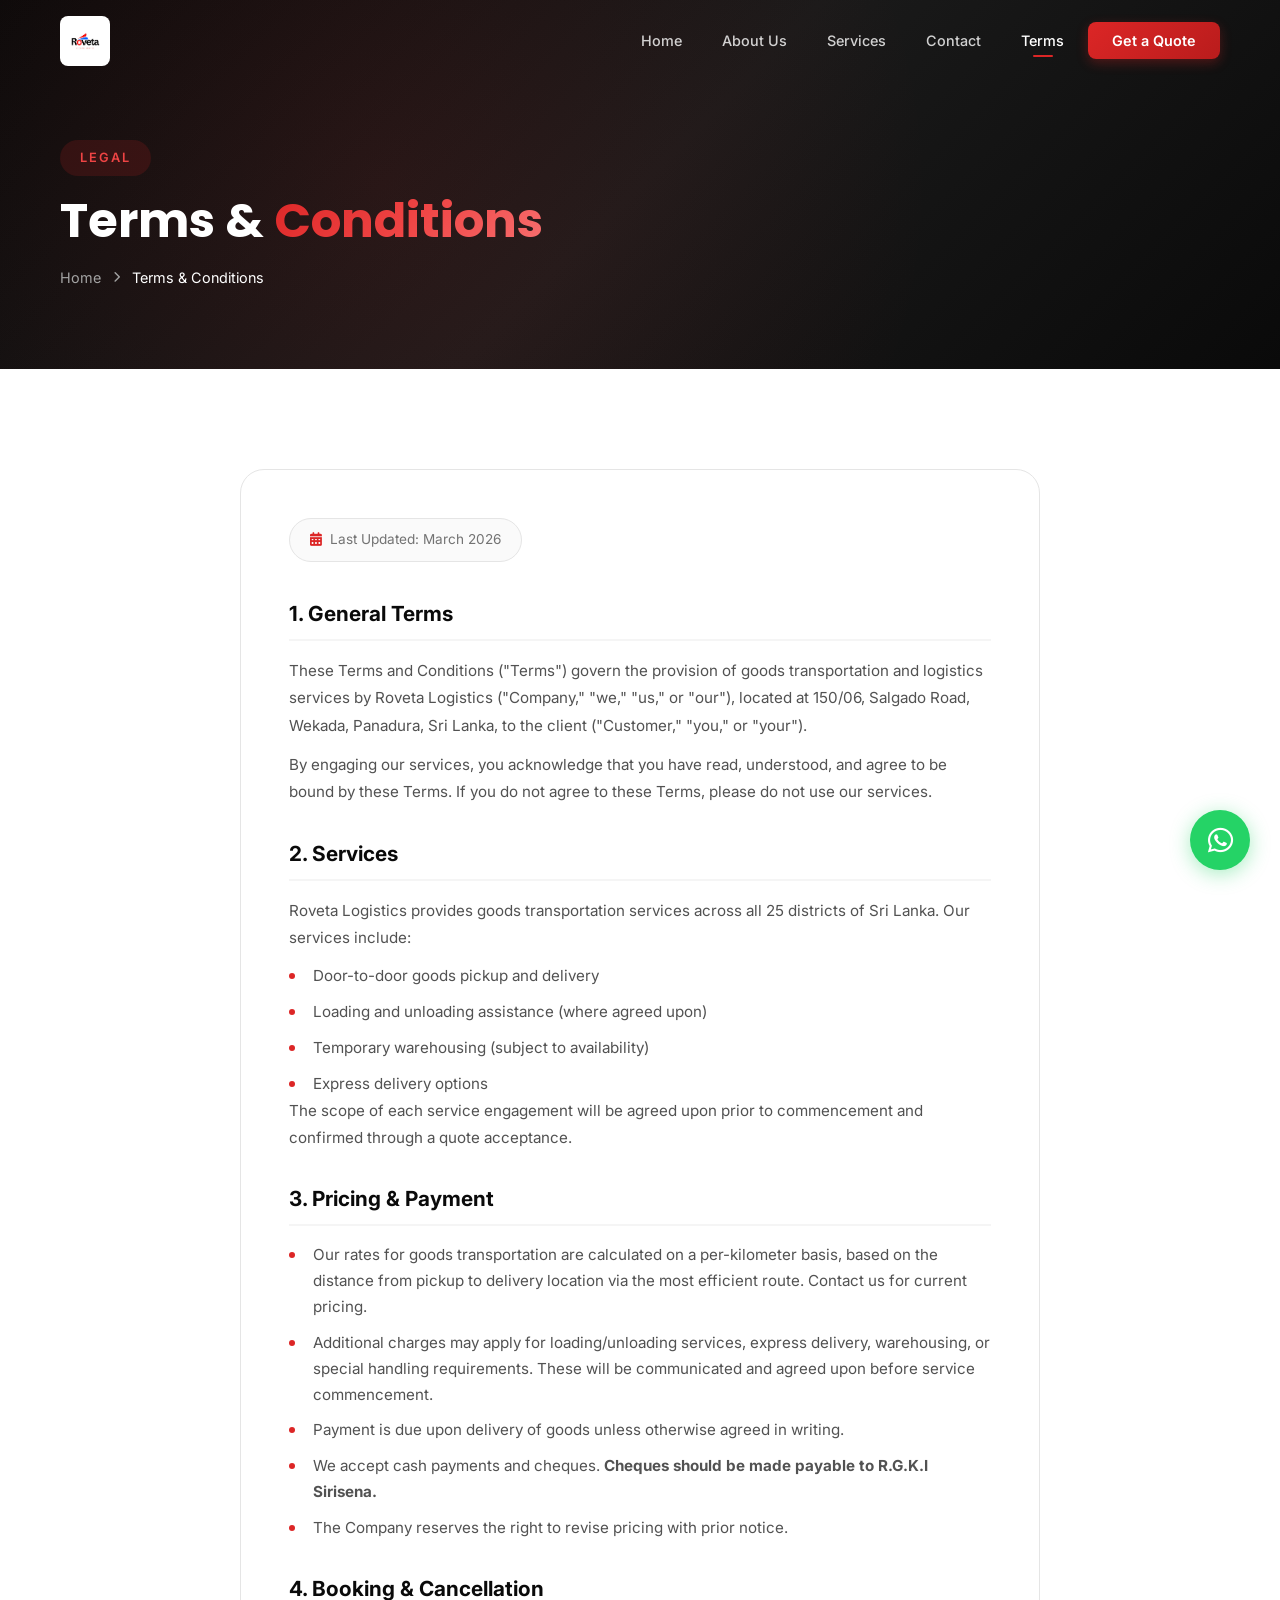
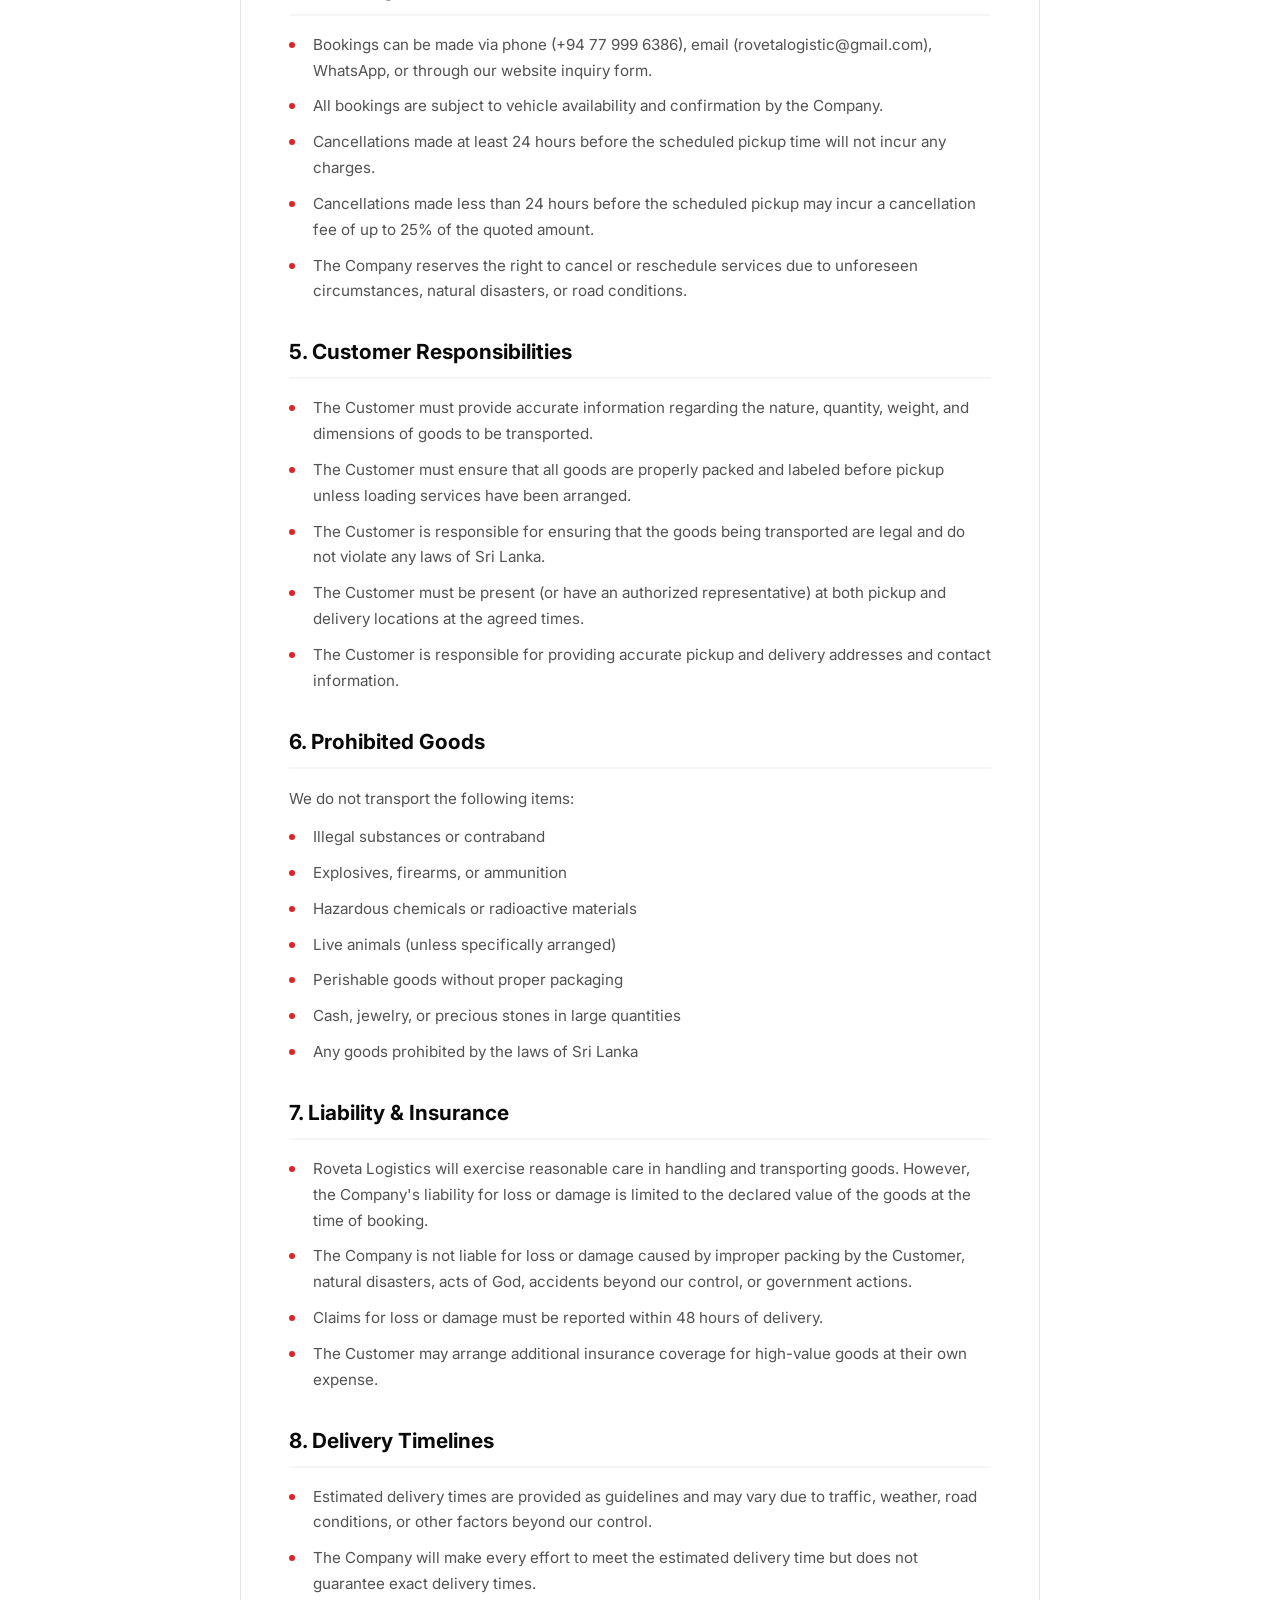
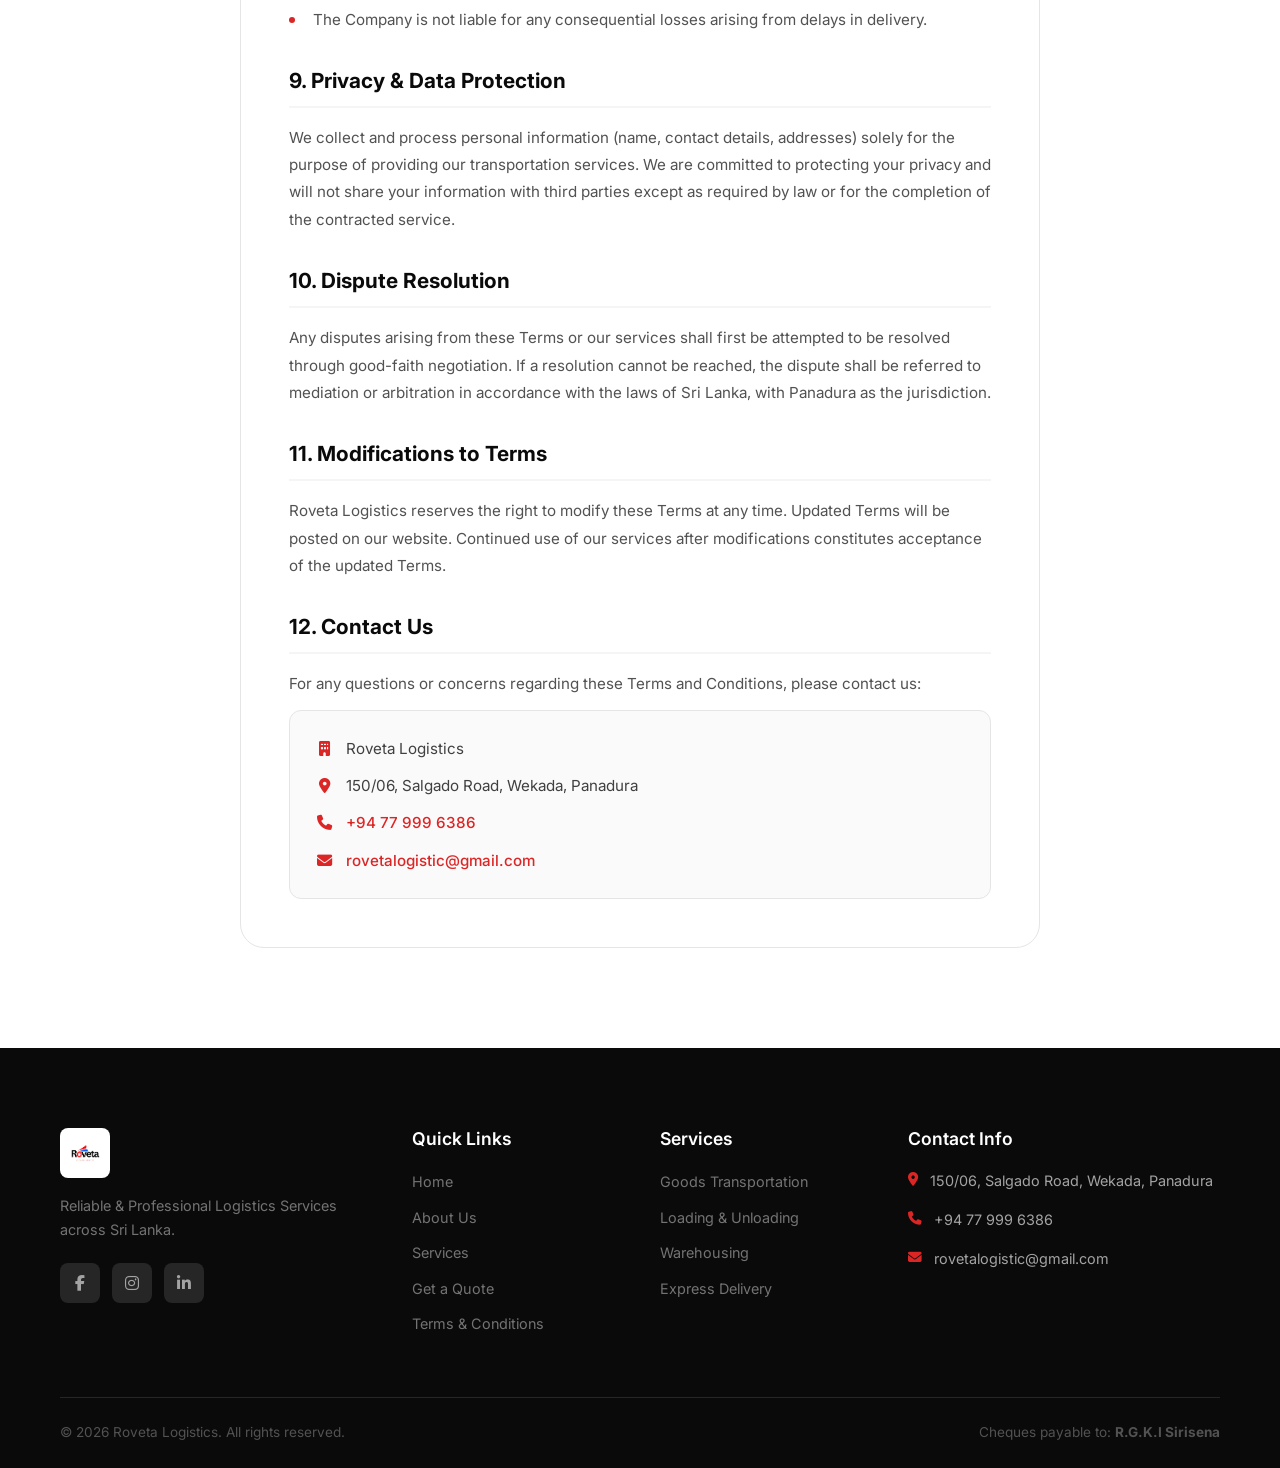
==== terms.html @ 6aba4694 "initial commit" ====
<!DOCTYPE html>
<html lang="en">

<head>
    <meta charset="UTF-8">
    <meta name="viewport" content="width=device-width, initial-scale=1.0">
    <meta name="description"
        content="Roveta Logistics Terms and Conditions - Standard terms for goods transportation services across Sri Lanka.">
    <meta name="keywords"
        content="Roveta Logistics terms, conditions, transportation policy, logistics terms Sri Lanka">
    <title>Terms & Conditions | Roveta Logistics</title>
    <link rel="preconnect" href="https://fonts.googleapis.com">
    <link rel="preconnect" href="https://fonts.gstatic.com" crossorigin>
    <link
        href="https://fonts.googleapis.com/css2?family=Inter:wght@300;400;500;600;700;800;900&family=Poppins:wght@600;700;800&display=swap"
        rel="stylesheet">
    <link rel="stylesheet" href="https://cdnjs.cloudflare.com/ajax/libs/font-awesome/6.5.1/css/all.min.css">
    <link rel="stylesheet" href="css/style.css">
    <link rel="stylesheet" href="css/terms.css">
    <script async src="https://www.googletagmanager.com/gtag/js?id=G-XXXXXXXXXX"></script>
    <script>window.dataLayer = window.dataLayer || []; function gtag() { dataLayer.push(arguments) } gtag('js', new Date()); gtag('config', 'G-XXXXXXXXXX');</script>
</head>

<body>
    <!-- Navigation -->
    <nav class="navbar" id="navbar">
        <div class="container nav-container">
            <a href="index.html" class="nav-logo">
                <img src="assets/logo.jpeg" alt="Roveta Logistics Logo" class="logo-image">
            </a>
            <button class="nav-toggle" id="navToggle" aria-label="Toggle navigation">
                <span></span><span></span><span></span>
            </button>
            <ul class="nav-menu" id="navMenu">
                <li><a href="index.html" class="nav-link">Home</a></li>
                <li><a href="about.html" class="nav-link">About Us</a></li>
                <li><a href="services.html" class="nav-link">Services</a></li>
                <li><a href="contact.html" class="nav-link">Contact</a></li>
                <li><a href="terms.html" class="nav-link active">Terms</a></li>
                <li><a href="contact.html" class="nav-link btn-nav-cta">Get a Quote</a></li>
            </ul>
        </div>
    </nav>

    <!-- Page Header -->
    <section class="page-header">
        <div class="page-header-overlay"></div>
        <div class="container">
            <div class="page-header-content">
                <span class="page-tag">Legal</span>
                <h1>Terms & <span class="text-gradient">Conditions</span></h1>
                <nav class="breadcrumb" aria-label="Breadcrumb">
                    <a href="index.html">Home</a>
                    <i class="fas fa-chevron-right"></i>
                    <span>Terms & Conditions</span>
                </nav>
            </div>
        </div>
    </section>

    <!-- Terms Content -->
    <section class="section terms-section">
        <div class="container">
            <div class="terms-wrapper" data-aos="fade-up">
                <div class="terms-last-updated">
                    <i class="fas fa-calendar-alt"></i>
                    <span>Last Updated: March 2026</span>
                </div>

                <div class="terms-content">
                    <div class="terms-block">
                        <h2>1. General Terms</h2>
                        <p>These Terms and Conditions ("Terms") govern the provision of goods transportation and
                            logistics services by Roveta Logistics ("Company," "we," "us," or "our"), located at 150/06,
                            Salgado Road, Wekada, Panadura, Sri Lanka, to the client ("Customer," "you," or "your").</p>
                        <p>By engaging our services, you acknowledge that you have read, understood, and agree to be
                            bound by these Terms. If you do not agree to these Terms, please do not use our services.
                        </p>
                    </div>

                    <div class="terms-block">
                        <h2>2. Services</h2>
                        <p>Roveta Logistics provides goods transportation services across all 25 districts of Sri Lanka.
                            Our services include:</p>
                        <ul>
                            <li>Door-to-door goods pickup and delivery</li>
                            <li>Loading and unloading assistance (where agreed upon)</li>
                            <li>Temporary warehousing (subject to availability)</li>
                            <li>Express delivery options</li>
                        </ul>
                        <p>The scope of each service engagement will be agreed upon prior to commencement and confirmed
                            through a quote acceptance.</p>
                    </div>

                    <div class="terms-block">
                        <h2>3. Pricing & Payment</h2>
                        <ul>
                            <li>Our rates for goods transportation are calculated on a per-kilometer basis, based on the
                                distance from pickup to delivery location via the most efficient route. Contact us for
                                current pricing.</li>
                            <li>Additional charges may apply for loading/unloading services, express delivery,
                                warehousing, or special handling requirements. These will be communicated and agreed
                                upon before service commencement.</li>
                            <li>Payment is due upon delivery of goods unless otherwise agreed in writing.</li>
                            <li>We accept cash payments and cheques. <strong>Cheques should be made payable to R.G.K.I
                                    Sirisena.</strong></li>
                            <li>The Company reserves the right to revise pricing with prior notice.</li>
                        </ul>
                    </div>

                    <div class="terms-block">
                        <h2>4. Booking & Cancellation</h2>
                        <ul>
                            <li>Bookings can be made via phone (+94 77 999 6386), email (rovetalogistic@gmail.com),
                                WhatsApp, or through our website inquiry form.</li>
                            <li>All bookings are subject to vehicle availability and confirmation by the Company.</li>
                            <li>Cancellations made at least 24 hours before the scheduled pickup time will not incur any
                                charges.</li>
                            <li>Cancellations made less than 24 hours before the scheduled pickup may incur a
                                cancellation fee of up to 25% of the quoted amount.</li>
                            <li>The Company reserves the right to cancel or reschedule services due to unforeseen
                                circumstances, natural disasters, or road conditions.</li>
                        </ul>
                    </div>

                    <div class="terms-block">
                        <h2>5. Customer Responsibilities</h2>
                        <ul>
                            <li>The Customer must provide accurate information regarding the nature, quantity, weight,
                                and dimensions of goods to be transported.</li>
                            <li>The Customer must ensure that all goods are properly packed and labeled before pickup
                                unless loading services have been arranged.</li>
                            <li>The Customer is responsible for ensuring that the goods being transported are legal and
                                do not violate any laws of Sri Lanka.</li>
                            <li>The Customer must be present (or have an authorized representative) at both pickup and
                                delivery locations at the agreed times.</li>
                            <li>The Customer is responsible for providing accurate pickup and delivery addresses and
                                contact information.</li>
                        </ul>
                    </div>

                    <div class="terms-block">
                        <h2>6. Prohibited Goods</h2>
                        <p>We do not transport the following items:</p>
                        <ul>
                            <li>Illegal substances or contraband</li>
                            <li>Explosives, firearms, or ammunition</li>
                            <li>Hazardous chemicals or radioactive materials</li>
                            <li>Live animals (unless specifically arranged)</li>
                            <li>Perishable goods without proper packaging</li>
                            <li>Cash, jewelry, or precious stones in large quantities</li>
                            <li>Any goods prohibited by the laws of Sri Lanka</li>
                        </ul>
                    </div>

                    <div class="terms-block">
                        <h2>7. Liability & Insurance</h2>
                        <ul>
                            <li>Roveta Logistics will exercise reasonable care in handling and transporting goods.
                                However, the Company's liability for loss or damage is limited to the declared value of
                                the goods at the time of booking.</li>
                            <li>The Company is not liable for loss or damage caused by improper packing by the Customer,
                                natural disasters, acts of God, accidents beyond our control, or government actions.
                            </li>
                            <li>Claims for loss or damage must be reported within 48 hours of delivery.</li>
                            <li>The Customer may arrange additional insurance coverage for high-value goods at their own
                                expense.</li>
                        </ul>
                    </div>

                    <div class="terms-block">
                        <h2>8. Delivery Timelines</h2>
                        <ul>
                            <li>Estimated delivery times are provided as guidelines and may vary due to traffic,
                                weather, road conditions, or other factors beyond our control.</li>
                            <li>The Company will make every effort to meet the estimated delivery time but does not
                                guarantee exact delivery times.</li>
                            <li>The Company is not liable for any consequential losses arising from delays in delivery.
                            </li>
                        </ul>
                    </div>

                    <div class="terms-block">
                        <h2>9. Privacy & Data Protection</h2>
                        <p>We collect and process personal information (name, contact details, addresses) solely for the
                            purpose of providing our transportation services. We are committed to protecting your
                            privacy and will not share your information with third parties except as required by law or
                            for the completion of the contracted service.</p>
                    </div>

                    <div class="terms-block">
                        <h2>10. Dispute Resolution</h2>
                        <p>Any disputes arising from these Terms or our services shall first be attempted to be resolved
                            through good-faith negotiation. If a resolution cannot be reached, the dispute shall be
                            referred to mediation or arbitration in accordance with the laws of Sri Lanka, with Panadura
                            as the jurisdiction.</p>
                    </div>

                    <div class="terms-block">
                        <h2>11. Modifications to Terms</h2>
                        <p>Roveta Logistics reserves the right to modify these Terms at any time. Updated Terms will be
                            posted on our website. Continued use of our services after modifications constitutes
                            acceptance of the updated Terms.</p>
                    </div>

                    <div class="terms-block">
                        <h2>12. Contact Us</h2>
                        <p>For any questions or concerns regarding these Terms and Conditions, please contact us:</p>
                        <div class="terms-contact">
                            <p><i class="fas fa-building"></i> Roveta Logistics</p>
                            <p><i class="fas fa-location-dot"></i> 150/06, Salgado Road, Wekada, Panadura</p>
                            <p><i class="fas fa-phone"></i> <a href="tel:+94779996386">+94 77 999 6386</a></p>
                            <p><i class="fas fa-envelope"></i> <a
                                    href="mailto:rovetalogistic@gmail.com">rovetalogistic@gmail.com</a></p>
                        </div>
                    </div>
                </div>
            </div>
        </div>
    </section>

    <!-- Footer -->
    <footer class="footer">
        <div class="container">
            <div class="footer-grid">
                <div class="footer-about">
                    <div class="footer-logo">
                        <img src="assets/logo.jpeg" alt="Roveta Logistics Logo" class="logo-image">
                    </div>
                    <p>Reliable & Professional Logistics Services across Sri Lanka.</p>
                    <div class="footer-social">
                        <a href="#" aria-label="Facebook"><i class="fab fa-facebook-f"></i></a>
                        <a href="#" aria-label="Instagram"><i class="fab fa-instagram"></i></a>
                        <a href="#" aria-label="LinkedIn"><i class="fab fa-linkedin-in"></i></a>
                    </div>
                </div>
                <div class="footer-links">
                    <h4>Quick Links</h4>
                    <ul>
                        <li><a href="index.html">Home</a></li>
                        <li><a href="about.html">About Us</a></li>
                        <li><a href="services.html">Services</a></li>
                        <li><a href="contact.html">Get a Quote</a></li>
                        <li><a href="terms.html">Terms & Conditions</a></li>
                    </ul>
                </div>
                <div class="footer-links">
                    <h4>Services</h4>
                    <ul>
                        <li><a href="services.html">Goods Transportation</a></li>
                        <li><a href="services.html">Loading & Unloading</a></li>
                        <li><a href="services.html">Warehousing</a></li>
                        <li><a href="services.html">Express Delivery</a></li>
                    </ul>
                </div>
                <div class="footer-contact">
                    <h4>Contact Info</h4>
                    <div class="footer-contact-item">
                        <i class="fas fa-location-dot"></i>
                        <span>150/06, Salgado Road, Wekada, Panadura</span>
                    </div>
                    <div class="footer-contact-item">
                        <i class="fas fa-phone"></i>
                        <span>+94 77 999 6386</span>
                    </div>
                    <div class="footer-contact-item">
                        <i class="fas fa-envelope"></i>
                        <span>rovetalogistic@gmail.com</span>
                    </div>
                </div>
            </div>
            <div class="footer-bottom">
                <p>&copy; 2026 Roveta Logistics. All rights reserved.</p>
                <p>Cheques payable to: <strong>R.G.K.I Sirisena</strong></p>
            </div>
        </div>
    </footer>

    <!-- WhatsApp Float Button -->
    <a href="https://wa.me/94779996386?text=Hi%20Roveta%20Logistics%2C%20I%20would%20like%20to%20inquire%20about%20your%20services."
        class="whatsapp-float" target="_blank" rel="noopener" aria-label="Chat on WhatsApp" id="whatsappBtn">
        <i class="fab fa-whatsapp"></i>
        <span class="whatsapp-tooltip">Chat with us!</span>
    </a>

    <script src="js/main.js"></script>
</body>

</html>
---- css/style.css ----
/* ==========================================
   ROVETA LOGISTICS - Global Styles
   ========================================== */

/* CSS Custom Properties */
:root {
    /* Brand Colors */
    --primary: #DC2626;
    --primary-dark: #B91C1C;
    --primary-light: #EF4444;
    --primary-glow: rgba(220, 38, 38, 0.3);

    --black: #0A0A0A;
    --black-light: #1A1A1A;
    --black-lighter: #2A2A2A;

    --white: #FFFFFF;
    --white-off: #F8F8F8;
    --white-muted: #E5E5E5;

    /* Neutral Colors */
    --gray-50: #FAFAFA;
    --gray-100: #F5F5F5;
    --gray-200: #E5E5E5;
    --gray-300: #D4D4D4;
    --gray-400: #A3A3A3;
    --gray-500: #737373;
    --gray-600: #525252;
    --gray-700: #404040;
    --gray-800: #262626;
    --gray-900: #171717;

    /* Gradients */
    --gradient-primary: linear-gradient(135deg, #DC2626 0%, #B91C1C 100%);
    --gradient-dark: linear-gradient(135deg, #1A1A1A 0%, #0A0A0A 100%);
    --gradient-hero: linear-gradient(135deg, #0A0A0A 0%, #1A1A1A 50%, #0A0A0A 100%);
    --gradient-text: linear-gradient(135deg, #DC2626 0%, #EF4444 50%, #F87171 100%);
    --gradient-card: linear-gradient(145deg, rgba(255, 255, 255, 0.05) 0%, rgba(255, 255, 255, 0.01) 100%);

    /* Typography */
    --font-primary: 'Inter', -apple-system, BlinkMacSystemFont, sans-serif;
    --font-heading: 'Poppins', 'Inter', sans-serif;

    /* Spacing */
    --section-padding: 100px;
    --container-max: 1200px;
    --container-padding: 20px;

    /* Transitions */
    --transition-fast: 0.2s ease;
    --transition-normal: 0.3s ease;
    --transition-slow: 0.5s ease;
    --transition-spring: 0.4s cubic-bezier(0.68, -0.55, 0.265, 1.55);

    /* Shadows */
    --shadow-sm: 0 1px 3px rgba(0, 0, 0, 0.12);
    --shadow-md: 0 4px 12px rgba(0, 0, 0, 0.15);
    --shadow-lg: 0 10px 40px rgba(0, 0, 0, 0.2);
    --shadow-xl: 0 20px 60px rgba(0, 0, 0, 0.3);
    --shadow-glow: 0 0 30px var(--primary-glow);

    /* Border Radius */
    --radius-sm: 8px;
    --radius-md: 12px;
    --radius-lg: 16px;
    --radius-xl: 24px;
    --radius-full: 9999px;
}

/* Reset & Base */
*,
*::before,
*::after {
    margin: 0;
    padding: 0;
    box-sizing: border-box;
}

html {
    scroll-behavior: smooth;
    -webkit-text-size-adjust: 100%;
}

body {
    font-family: var(--font-primary);
    font-size: 16px;
    line-height: 1.6;
    color: var(--gray-800);
    background-color: var(--white);
    overflow-x: hidden;
    -webkit-font-smoothing: antialiased;
    -moz-osx-font-smoothing: grayscale;
}

a {
    text-decoration: none;
    color: inherit;
    transition: color var(--transition-fast);
}

ul {
    list-style: none;
}

img {
    max-width: 100%;
    height: auto;
    display: block;
}

h1,
h2,
h3,
h4,
h5,
h6 {
    font-family: var(--font-heading);
    line-height: 1.2;
    font-weight: 700;
}

/* Container */
.container {
    max-width: var(--container-max);
    margin: 0 auto;
    padding: 0 var(--container-padding);
}

/* Section */
.section {
    padding: var(--section-padding) 0;
    position: relative;
}

/* Section Header */
.section-header {
    text-align: center;
    margin-bottom: 60px;
}

.section-tag {
    display: inline-flex;
    align-items: center;
    gap: 8px;
    background: rgba(220, 38, 38, 0.08);
    color: var(--primary);
    font-size: 0.85rem;
    font-weight: 600;
    text-transform: uppercase;
    letter-spacing: 2px;
    padding: 8px 20px;
    border-radius: var(--radius-full);
    margin-bottom: 16px;
}

.section-header h2 {
    font-size: 2.5rem;
    color: var(--black);
    margin-bottom: 16px;
}

.section-subtitle {
    font-size: 1.1rem;
    color: var(--gray-500);
    max-width: 600px;
    margin: 0 auto;
}

/* Text Gradient */
.text-gradient {
    background: var(--gradient-text);
    -webkit-background-clip: text;
    -webkit-text-fill-color: transparent;
    background-clip: text;
}

/* ==========================================
   BUTTONS
   ========================================== */
.btn {
    display: inline-flex;
    align-items: center;
    justify-content: center;
    gap: 10px;
    font-family: var(--font-primary);
    font-weight: 600;
    font-size: 0.95rem;
    padding: 14px 32px;
    border-radius: var(--radius-md);
    border: 2px solid transparent;
    cursor: pointer;
    transition: all var(--transition-normal);
    position: relative;
    overflow: hidden;
    white-space: nowrap;
}

.btn::before {
    content: '';
    position: absolute;
    top: 0;
    left: -100%;
    width: 100%;
    height: 100%;
    background: linear-gradient(90deg, transparent, rgba(255, 255, 255, 0.2), transparent);
    transition: left 0.5s ease;
}

.btn:hover::before {
    left: 100%;
}

.btn-primary {
    background: var(--gradient-primary);
    color: var(--white);
    border-color: var(--primary);
    box-shadow: 0 4px 15px var(--primary-glow);
}

.btn-primary:hover {
    transform: translateY(-2px);
    box-shadow: 0 8px 25px var(--primary-glow);
}

.btn-outline {
    background: transparent;
    color: var(--black);
    border-color: var(--gray-300);
}

.btn-outline:hover {
    border-color: var(--primary);
    color: var(--primary);
    transform: translateY(-2px);
}

.btn-white {
    background: var(--white);
    color: var(--primary);
    border-color: var(--white);
}

.btn-white:hover {
    background: var(--gray-100);
    transform: translateY(-2px);
    box-shadow: var(--shadow-lg);
}

.btn-outline-white {
    background: transparent;
    color: var(--white);
    border-color: rgba(255, 255, 255, 0.4);
}

.btn-outline-white:hover {
    background: rgba(255, 255, 255, 0.1);
    border-color: var(--white);
    transform: translateY(-2px);
}

.btn-lg {
    padding: 16px 36px;
    font-size: 1rem;
}

.btn-full {
    width: 100%;
}

/* ==========================================
   NAVBAR
   ========================================== */
.navbar {
    position: fixed;
    top: 0;
    left: 0;
    right: 0;
    z-index: 1000;
    padding: 16px 0;
    transition: all var(--transition-normal);
    background: transparent;
}

.navbar.scrolled {
    background: rgba(255, 255, 255, 0.95);
    backdrop-filter: blur(20px);
    -webkit-backdrop-filter: blur(20px);
    box-shadow: 0 2px 20px rgba(0, 0, 0, 0.08);
    padding: 10px 0;
}

.nav-container {
    display: flex;
    align-items: center;
    justify-content: space-between;
}

.nav-logo {
    display: flex;
    align-items: center;
    z-index: 1001;
    flex-shrink: 0;
    max-width: 250px;
}

.logo-image {
    max-height: 50px;
    height: 50px;
    width: auto;
    max-width: 250px;
    object-fit: contain;
    border-radius: var(--radius-sm);
    transition: transform var(--transition-fast);
    display: inline-block;
}

.nav-logo:hover .logo-image {
    transform: scale(1.05);
}

.logo-icon {
    width: 44px;
    height: 44px;
    background: var(--gradient-primary);
    border-radius: var(--radius-sm);
    display: flex;
    align-items: center;
    justify-content: center;
    color: var(--white);
    font-size: 1.2rem;
}

.logo-text {
    display: flex;
    flex-direction: column;
}

.logo-name {
    font-family: var(--font-heading);
    font-weight: 800;
    font-size: 1.2rem;
    letter-spacing: 3px;
    line-height: 1;
    color: var(--white);
    transition: color var(--transition-normal);
}

.logo-sub {
    font-size: 0.6rem;
    letter-spacing: 4px;
    color: rgba(255, 255, 255, 0.7);
    font-weight: 500;
    transition: color var(--transition-normal);
}

.navbar.scrolled .logo-name {
    color: var(--black);
}

.navbar.scrolled .logo-sub {
    color: var(--gray-500);
}

.nav-menu {
    display: flex;
    align-items: center;
    gap: 8px;
}

.nav-link {
    font-size: 0.9rem;
    font-weight: 500;
    color: rgba(255, 255, 255, 0.8);
    padding: 8px 16px;
    border-radius: var(--radius-sm);
    transition: all var(--transition-fast);
    position: relative;
}

.nav-link:hover,
.nav-link.active {
    color: var(--white);
}

.nav-link.active::after {
    content: '';
    position: absolute;
    bottom: 0;
    left: 50%;
    transform: translateX(-50%);
    width: 20px;
    height: 2px;
    background: var(--primary);
    border-radius: 1px;
}

.navbar.scrolled .nav-link {
    color: var(--gray-600);
}

.navbar.scrolled .nav-link:hover,
.navbar.scrolled .nav-link.active {
    color: var(--primary);
}

.btn-nav-cta {
    background: var(--gradient-primary) !important;
    color: var(--white) !important;
    border-radius: var(--radius-sm) !important;
    padding: 10px 24px !important;
    font-weight: 600 !important;
    box-shadow: 0 4px 12px var(--primary-glow);
}

.btn-nav-cta:hover {
    transform: translateY(-1px);
    box-shadow: 0 6px 20px var(--primary-glow);
}

/* Mobile Nav Toggle */
.nav-toggle {
    display: none;
    flex-direction: column;
    gap: 5px;
    background: none;
    border: none;
    cursor: pointer;
    z-index: 1001;
    padding: 4px;
}

.nav-toggle span {
    width: 24px;
    height: 2px;
    background: var(--white);
    border-radius: 2px;
    transition: all var(--transition-normal);
}

.navbar.scrolled .nav-toggle span {
    background: var(--black);
}

.nav-toggle.active span:nth-child(1) {
    transform: rotate(45deg) translate(5px, 5px);
}

.nav-toggle.active span:nth-child(2) {
    opacity: 0;
}

.nav-toggle.active span:nth-child(3) {
    transform: rotate(-45deg) translate(5px, -5px);
}

/* ==========================================
   PAGE HEADER (Sub-pages)
   ========================================== */
.page-header {
    background: var(--gradient-hero);
    padding: 140px 0 80px;
    position: relative;
    overflow: hidden;
}

.page-header-overlay {
    position: absolute;
    inset: 0;
    background: radial-gradient(circle at 30% 50%, rgba(220, 38, 38, 0.1) 0%, transparent 60%);
}

.page-header-content {
    position: relative;
    z-index: 1;
}

.page-tag {
    display: inline-flex;
    align-items: center;
    gap: 8px;
    background: rgba(220, 38, 38, 0.15);
    color: var(--primary-light);
    font-size: 0.8rem;
    font-weight: 600;
    text-transform: uppercase;
    letter-spacing: 2px;
    padding: 8px 20px;
    border-radius: var(--radius-full);
    margin-bottom: 16px;
}

.page-header h1 {
    font-size: 3rem;
    color: var(--white);
    margin-bottom: 16px;
}

.breadcrumb {
    display: flex;
    align-items: center;
    gap: 12px;
    font-size: 0.9rem;
    color: var(--gray-400);
}

.breadcrumb a {
    color: var(--gray-400);
    transition: color var(--transition-fast);
}

.breadcrumb a:hover {
    color: var(--primary-light);
}

.breadcrumb i {
    font-size: 0.7rem;
}

.breadcrumb span {
    color: var(--white);
}

/* ==========================================
   CTA SECTION
   ========================================== */
.cta-section {
    background: var(--gradient-primary);
    position: relative;
    overflow: hidden;
}

.cta-bg-pattern {
    position: absolute;
    inset: 0;
    background-image:
        radial-gradient(circle at 20% 80%, rgba(255, 255, 255, 0.1) 0%, transparent 50%),
        radial-gradient(circle at 80% 20%, rgba(0, 0, 0, 0.1) 0%, transparent 50%);
}

.cta-content {
    text-align: center;
    position: relative;
    z-index: 1;
}

.cta-content h2 {
    font-size: 2.5rem;
    color: var(--white);
    margin-bottom: 16px;
}

.cta-content p {
    font-size: 1.1rem;
    color: rgba(255, 255, 255, 0.85);
    max-width: 600px;
    margin: 0 auto 32px;
}

.cta-actions {
    display: flex;
    gap: 16px;
    justify-content: center;
    flex-wrap: wrap;
}

.cta-contact-info {
    display: flex;
    gap: 40px;
    justify-content: center;
    margin-top: 40px;
    flex-wrap: wrap;
}

.cta-info-item {
    display: flex;
    align-items: center;
    gap: 10px;
    color: rgba(255, 255, 255, 0.85);
    font-size: 0.95rem;
}

.cta-info-item i {
    font-size: 1.1rem;
}

/* ==========================================
   FOOTER
   ========================================== */
.footer {
    background: var(--black);
    color: var(--gray-400);
    padding: 80px 0 0;
}

.footer-grid {
    display: grid;
    grid-template-columns: 1.5fr 1fr 1fr 1.5fr;
    gap: 40px;
    padding-bottom: 60px;
    border-bottom: 1px solid var(--gray-800);
}

.footer-about p {
    margin-top: 16px;
    font-size: 0.9rem;
    line-height: 1.7;
    color: var(--gray-500);
}

.footer-logo {
    display: flex;
    align-items: center;
}

.footer-logo .logo-name {
    color: var(--white);
}

.footer-logo .logo-sub {
    color: var(--gray-500);
}

.footer-social {
    display: flex;
    gap: 12px;
    margin-top: 20px;
}

.footer-social a {
    width: 40px;
    height: 40px;
    border-radius: var(--radius-sm);
    background: var(--gray-800);
    display: flex;
    align-items: center;
    justify-content: center;
    color: var(--gray-400);
    transition: all var(--transition-fast);
}

.footer-social a:hover {
    background: var(--primary);
    color: var(--white);
    transform: translateY(-2px);
}

.footer-links h4,
.footer-contact h4 {
    color: var(--white);
    font-size: 1.1rem;
    margin-bottom: 20px;
    font-family: var(--font-primary);
    font-weight: 600;
}

.footer-links ul {
    display: flex;
    flex-direction: column;
    gap: 10px;
}

.footer-links a {
    color: var(--gray-500);
    font-size: 0.9rem;
    transition: all var(--transition-fast);
}

.footer-links a:hover {
    color: var(--primary-light);
    padding-left: 4px;
}

.footer-contact-item {
    display: flex;
    gap: 12px;
    margin-bottom: 16px;
    font-size: 0.9rem;
    align-items: flex-start;
}

.footer-contact-item i {
    color: var(--primary);
    margin-top: 4px;
    font-size: 0.85rem;
}

.footer-bottom {
    display: flex;
    justify-content: space-between;
    align-items: center;
    padding: 24px 0;
    font-size: 0.85rem;
    color: var(--gray-600);
}

/* ==========================================
   WHATSAPP FLOAT BUTTON
   ========================================== */
.whatsapp-float {
    position: fixed;
    bottom: 30px;
    right: 30px;
    width: 60px;
    height: 60px;
    background: #25D366;
    border-radius: 50%;
    display: flex;
    align-items: center;
    justify-content: center;
    color: var(--white);
    font-size: 1.8rem;
    box-shadow: 0 4px 20px rgba(37, 211, 102, 0.4);
    z-index: 999;
    transition: all var(--transition-normal);
    animation: whatsappPulse 2s infinite;
}

.whatsapp-float:hover {
    transform: scale(1.1);
    box-shadow: 0 6px 30px rgba(37, 211, 102, 0.5);
}

.whatsapp-tooltip {
    position: absolute;
    right: 72px;
    background: var(--white);
    color: var(--black);
    padding: 8px 16px;
    border-radius: var(--radius-sm);
    font-size: 0.85rem;
    font-weight: 500;
    white-space: nowrap;
    box-shadow: var(--shadow-md);
    opacity: 0;
    pointer-events: none;
    transition: opacity var(--transition-fast);
}

.whatsapp-float:hover .whatsapp-tooltip {
    opacity: 1;
}

@keyframes whatsappPulse {
    0% {
        box-shadow: 0 4px 20px rgba(37, 211, 102, 0.4);
    }

    50% {
        box-shadow: 0 4px 30px rgba(37, 211, 102, 0.6), 0 0 0 10px rgba(37, 211, 102, 0.1);
    }

    100% {
        box-shadow: 0 4px 20px rgba(37, 211, 102, 0.4);
    }
}

/* ==========================================
   ANIMATIONS
   ========================================== */
[data-aos="fade-up"] {
    opacity: 0;
    transform: translateY(30px);
    transition: all 0.6s ease;
}

[data-aos="fade-up"].aos-animate {
    opacity: 1;
    transform: translateY(0);
}

[data-aos="fade-right"] {
    opacity: 0;
    transform: translateX(-30px);
    transition: all 0.6s ease;
}

[data-aos="fade-right"].aos-animate {
    opacity: 1;
    transform: translateX(0);
}

[data-aos="fade-left"] {
    opacity: 0;
    transform: translateX(30px);
    transition: all 0.6s ease;
}

[data-aos="fade-left"].aos-animate {
    opacity: 1;
    transform: translateX(0);
}

/* ==========================================
   RESPONSIVE
   ========================================== */
@media (max-width: 1024px) {
    :root {
        --section-padding: 80px;
    }

    .section-header h2 {
        font-size: 2rem;
    }

    .page-header h1 {
        font-size: 2.5rem;
    }

    .cta-content h2 {
        font-size: 2rem;
    }

    .footer-grid {
        grid-template-columns: 1fr 1fr;
    }
}

@media (max-width: 768px) {
    :root {
        --section-padding: 60px;
        --container-padding: 16px;
    }

    /* Mobile Nav */
    .nav-toggle {
        display: flex;
    }

    .nav-menu {
        position: fixed;
        top: 0;
        left: 0;
        right: 0;
        bottom: 0;
        background: rgba(10, 10, 10, 0.98);
        backdrop-filter: blur(20px);
        flex-direction: column;
        justify-content: center;
        align-items: center;
        gap: 8px;
        opacity: 0;
        pointer-events: none;
        transition: opacity var(--transition-normal);
        z-index: 1000;
    }

    .nav-menu.active {
        opacity: 1;
        pointer-events: all;
    }

    .nav-link {
        font-size: 1.2rem;
        padding: 12px 24px;
        color: rgba(255, 255, 255, 0.8) !important;
    }

    .nav-link:hover,
    .nav-link.active {
        color: var(--white) !important;
    }

    .btn-nav-cta {
        margin-top: 16px;
    }

    .section-header h2 {
        font-size: 1.8rem;
    }

    .page-header {
        padding: 120px 0 60px;
    }

    .page-header h1 {
        font-size: 2rem;
    }

    .cta-content h2 {
        font-size: 1.8rem;
    }

    .footer-grid {
        grid-template-columns: 1fr;
        gap: 30px;
    }

    .footer-bottom {
        flex-direction: column;
        gap: 8px;
        text-align: center;
    }

    .whatsapp-float {
        bottom: 20px;
        right: 20px;
        width: 54px;
        height: 54px;
        font-size: 1.5rem;
    }
}

@media (max-width: 480px) {
    .section-header h2 {
        font-size: 1.5rem;
    }

    .section-tag {
        font-size: 0.75rem;
    }

    .btn {
        padding: 12px 24px;
        font-size: 0.9rem;
    }

    .btn-lg {
        padding: 14px 28px;
    }
}
---- css/terms.css ----
/* ==========================================
   TERMS PAGE STYLES
   ========================================== */

.terms-wrapper {
    max-width: 800px;
    margin: 0 auto;
    background: var(--white);
    border: 1px solid var(--gray-200);
    border-radius: var(--radius-xl);
    padding: 48px;
}

.terms-last-updated {
    display: inline-flex;
    align-items: center;
    gap: 8px;
    background: var(--gray-50);
    border: 1px solid var(--gray-200);
    padding: 10px 20px;
    border-radius: var(--radius-full);
    font-size: 0.85rem;
    color: var(--gray-500);
    margin-bottom: 40px;
}

.terms-last-updated i {
    color: var(--primary);
}

.terms-content {
    display: flex;
    flex-direction: column;
    gap: 36px;
}

.terms-block h2 {
    font-size: 1.3rem;
    color: var(--black);
    margin-bottom: 16px;
    padding-bottom: 12px;
    border-bottom: 2px solid var(--gray-100);
    font-family: var(--font-primary);
    font-weight: 700;
}

.terms-block p {
    color: var(--gray-600);
    font-size: 0.95rem;
    line-height: 1.8;
    margin-bottom: 12px;
}

.terms-block p:last-child {
    margin-bottom: 0;
}

.terms-block ul {
    display: flex;
    flex-direction: column;
    gap: 10px;
    padding-left: 0;
}

.terms-block ul li {
    position: relative;
    padding-left: 24px;
    color: var(--gray-600);
    font-size: 0.95rem;
    line-height: 1.7;
}

.terms-block ul li::before {
    content: '';
    position: absolute;
    left: 0;
    top: 10px;
    width: 6px;
    height: 6px;
    border-radius: 50%;
    background: var(--primary);
}

/* Terms Contact Info */
.terms-contact {
    background: var(--gray-50);
    border: 1px solid var(--gray-200);
    border-radius: var(--radius-md);
    padding: 24px;
    margin-top: 12px;
}

.terms-contact p {
    display: flex;
    align-items: center;
    gap: 12px;
    margin-bottom: 10px;
    color: var(--gray-700);
}

.terms-contact p:last-child {
    margin-bottom: 0;
}

.terms-contact p i {
    color: var(--primary);
    width: 20px;
    text-align: center;
}

.terms-contact a {
    color: var(--primary);
    font-weight: 500;
}

.terms-contact a:hover {
    text-decoration: underline;
}

/* Responsive - Terms */
@media (max-width: 768px) {
    .terms-wrapper {
        padding: 24px;
    }

    .terms-block h2 {
        font-size: 1.1rem;
    }
}
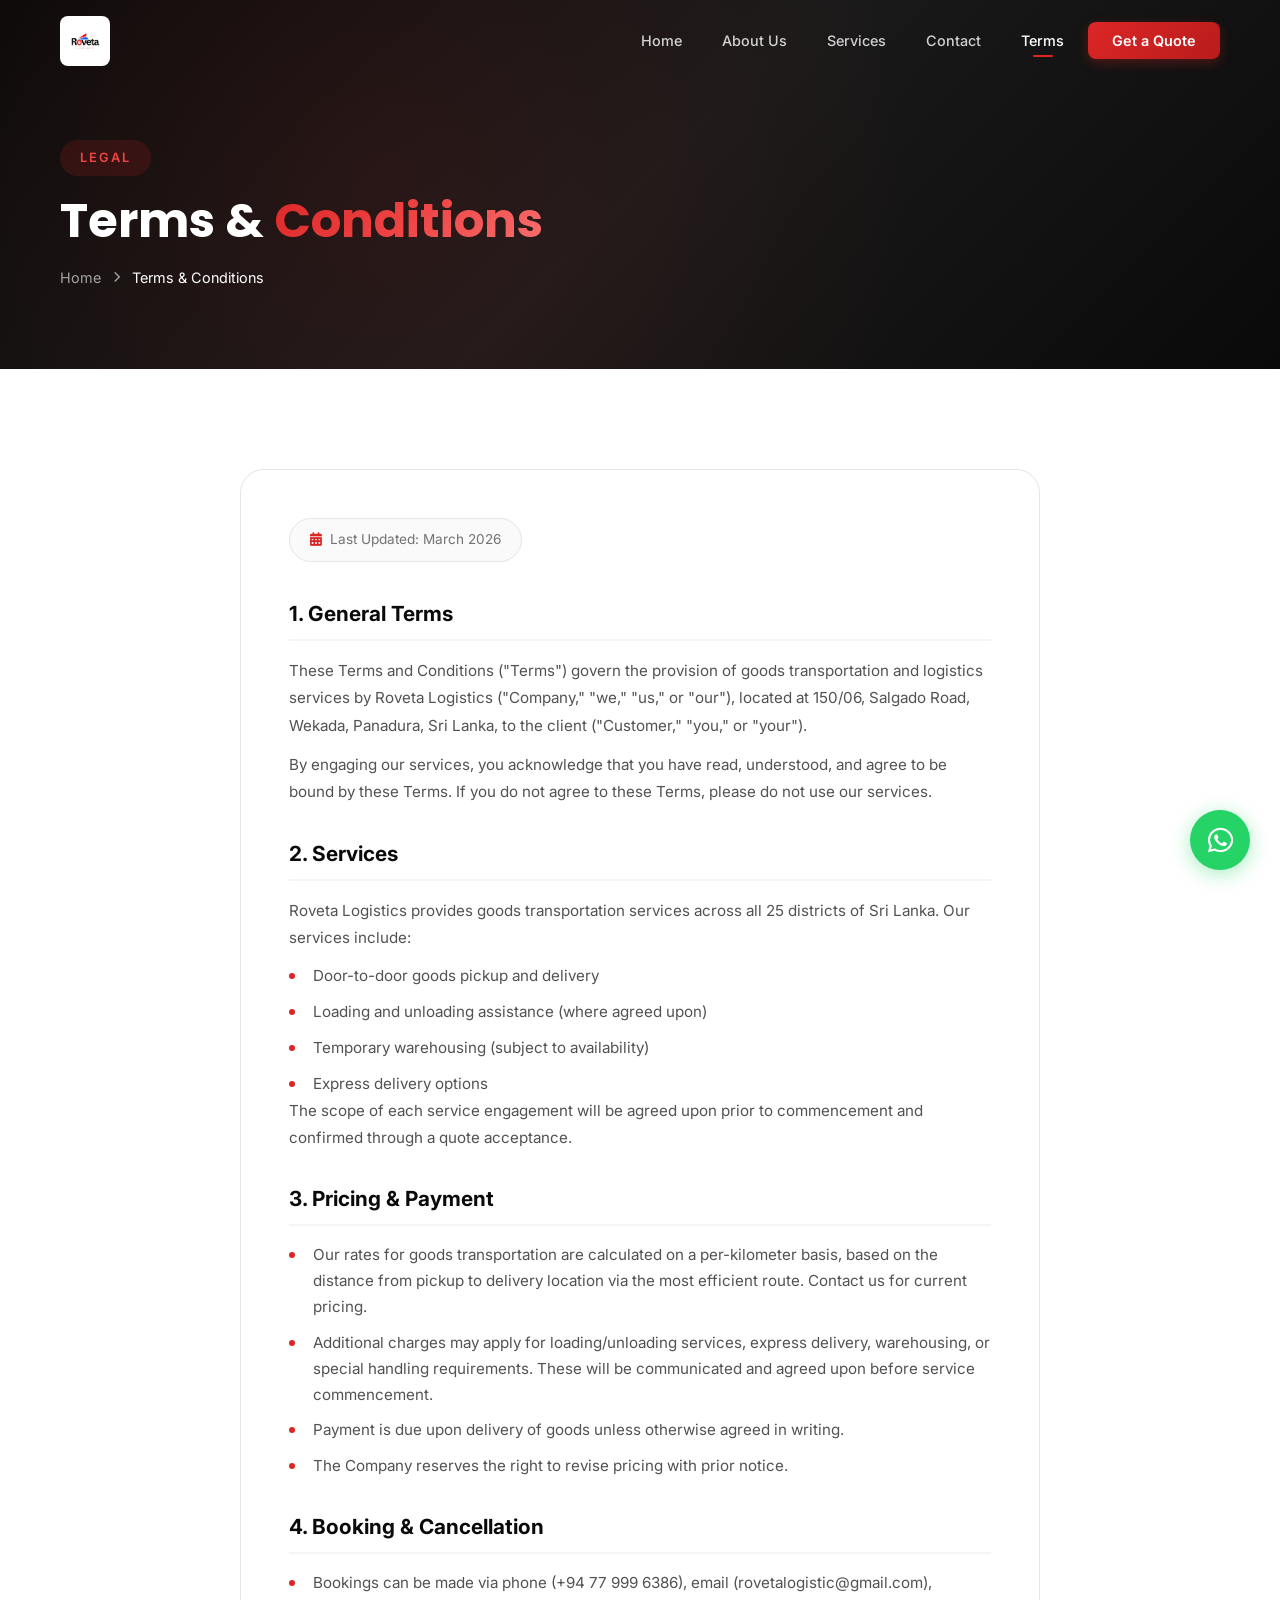
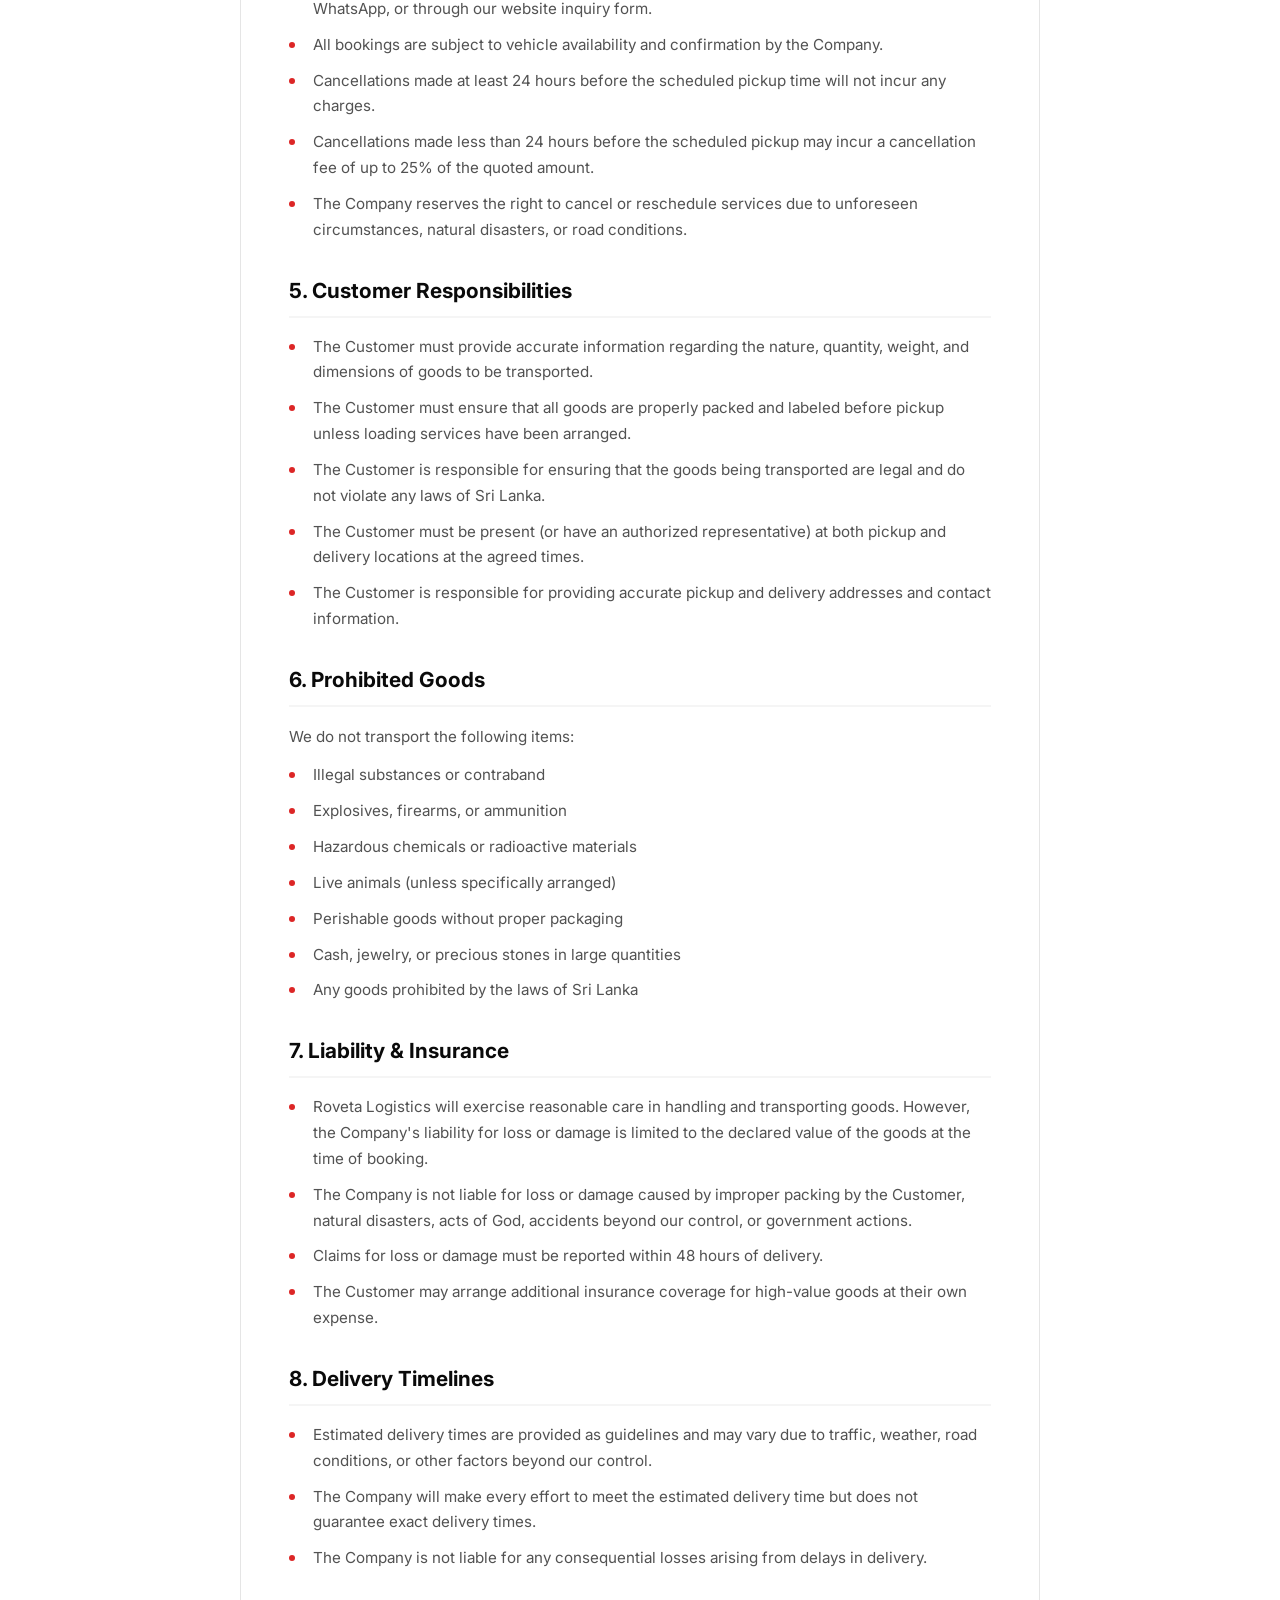
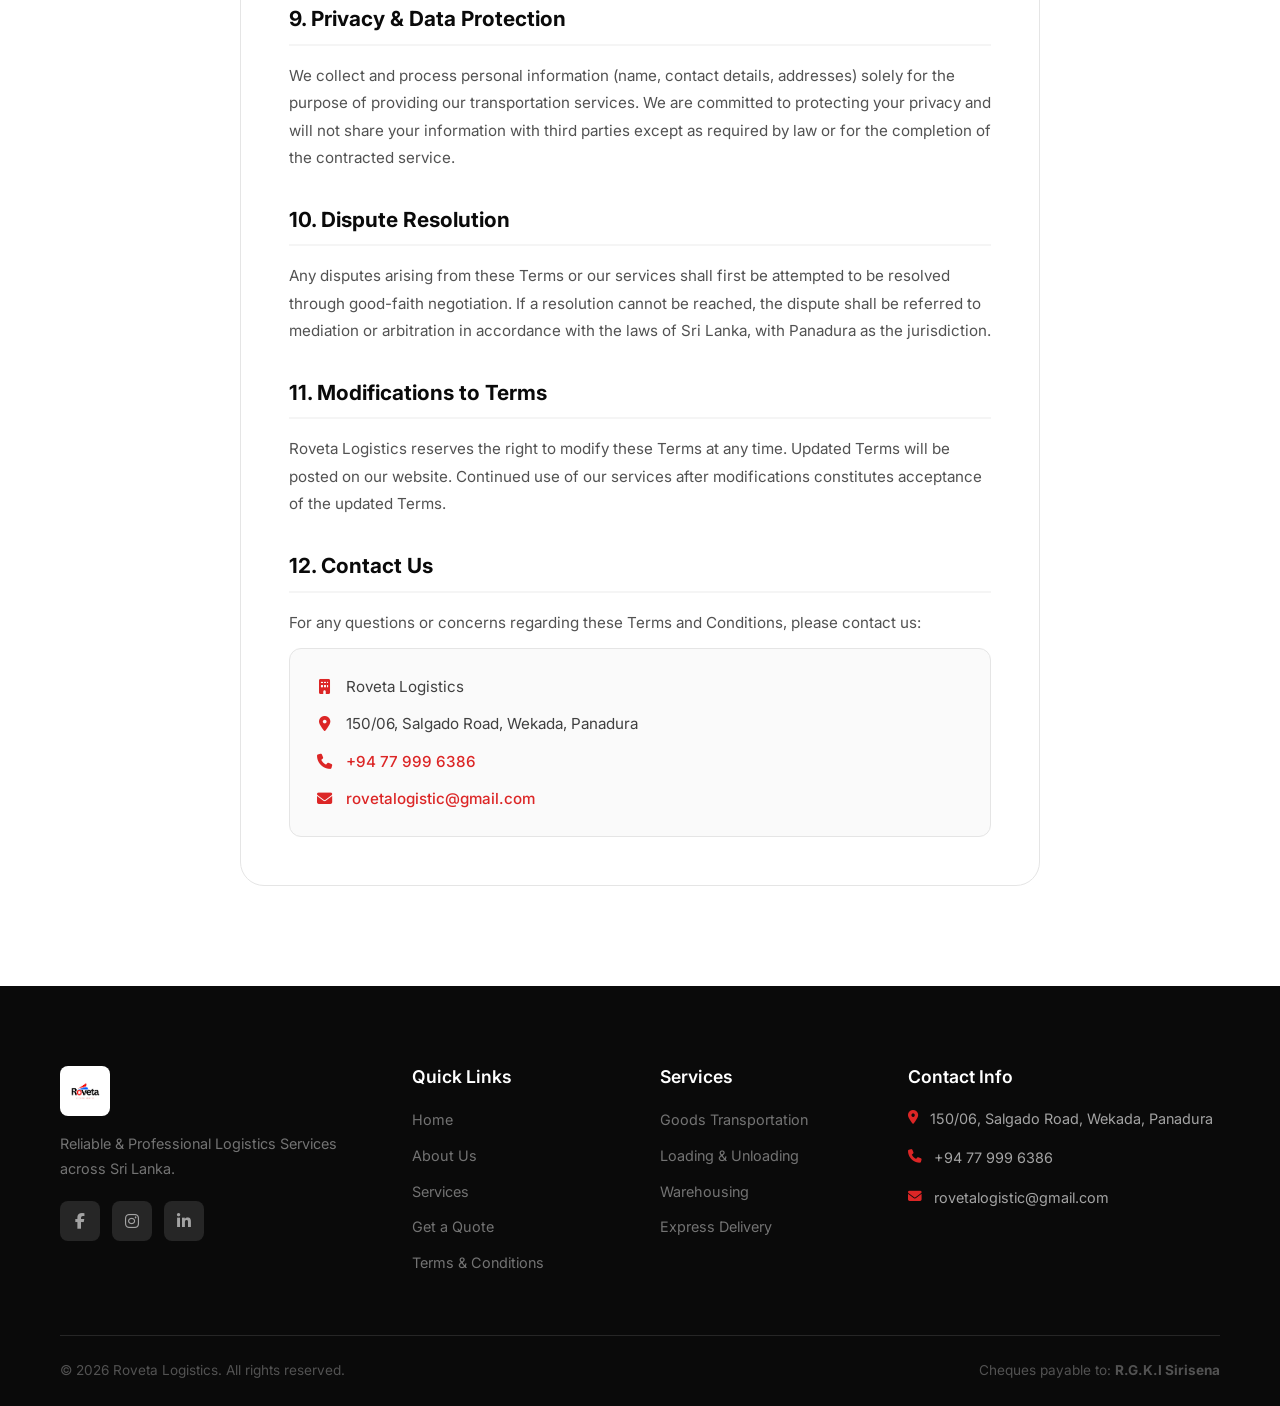
==== commit 4d064be0: "feat: Implement initial website structure including core pages, styles, and assets." ====
--- a/terms.html
+++ b/terms.html
@@ -102,8 +102,6 @@
                                 warehousing, or special handling requirements. These will be communicated and agreed
                                 upon before service commencement.</li>
                             <li>Payment is due upon delivery of goods unless otherwise agreed in writing.</li>
-                            <li>We accept cash payments and cheques. <strong>Cheques should be made payable to R.G.K.I
-                                    Sirisena.</strong></li>
                             <li>The Company reserves the right to revise pricing with prior notice.</li>
                         </ul>
                     </div>
